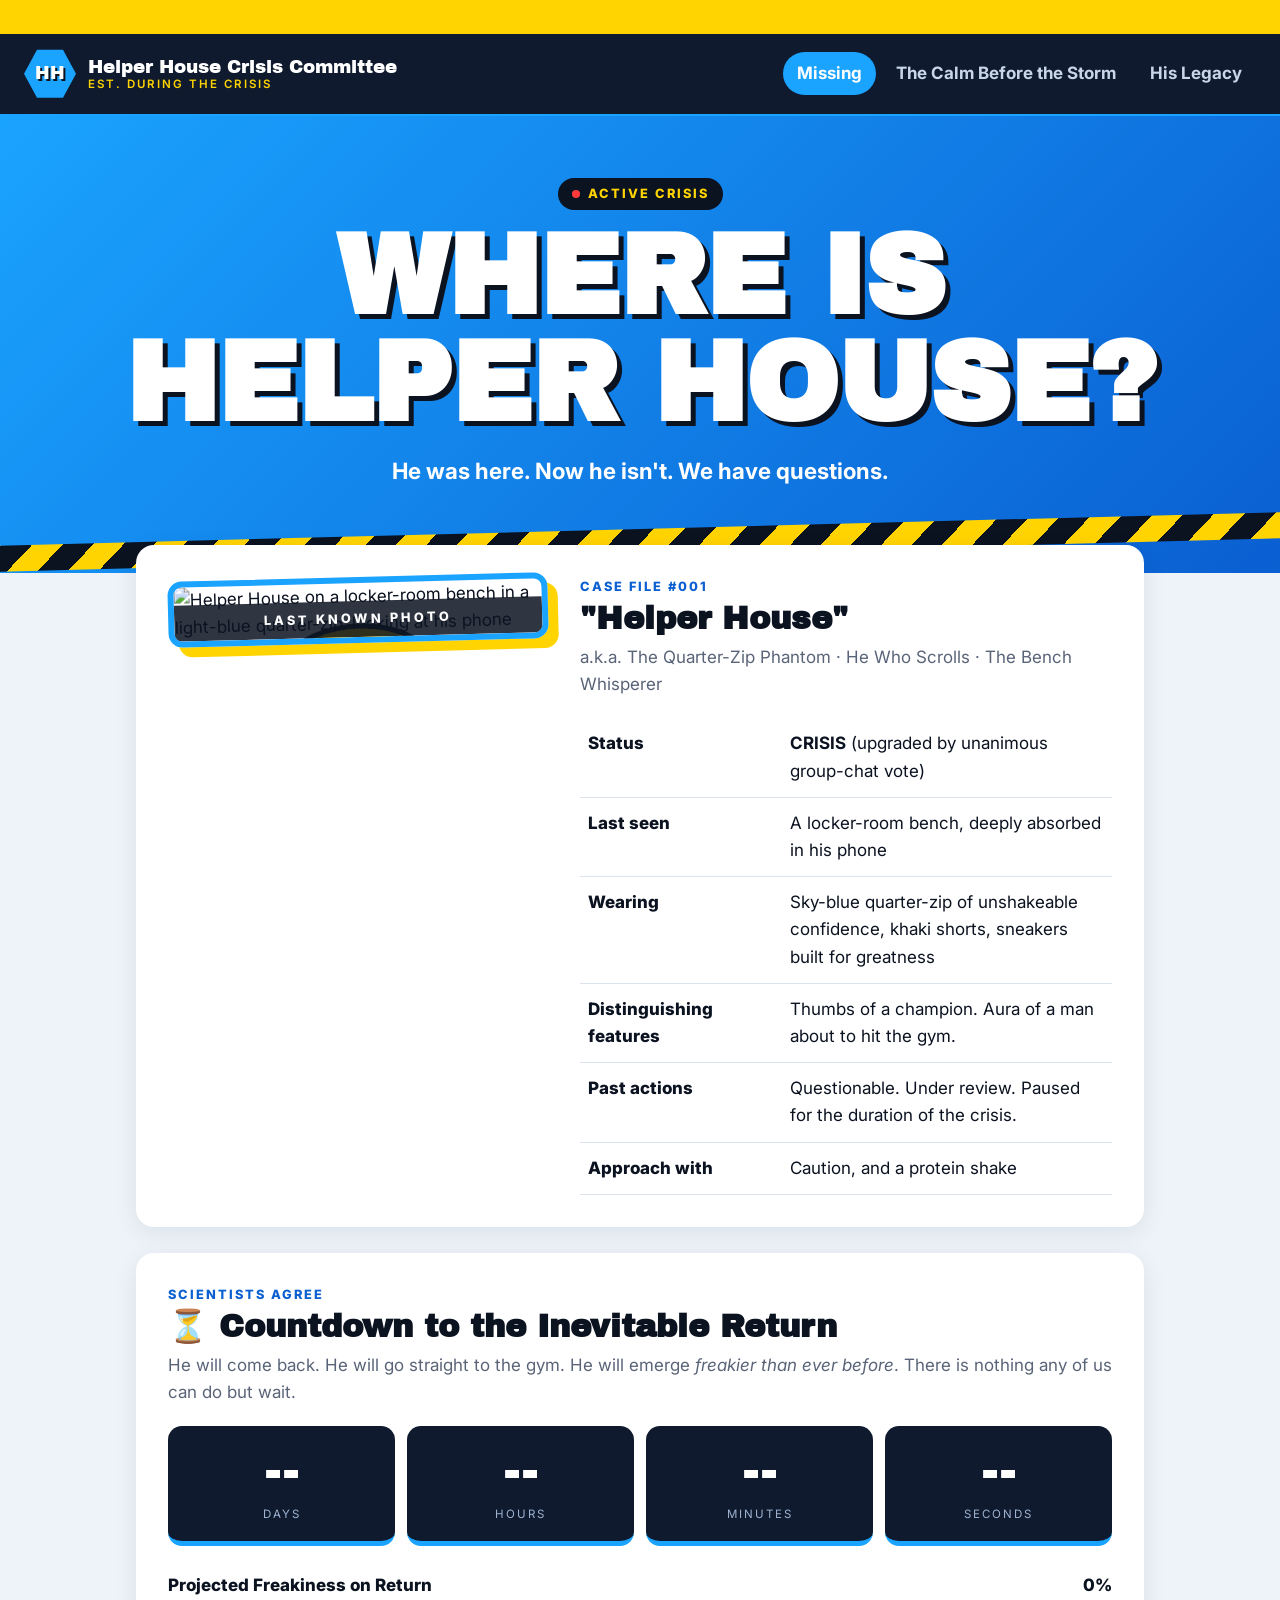
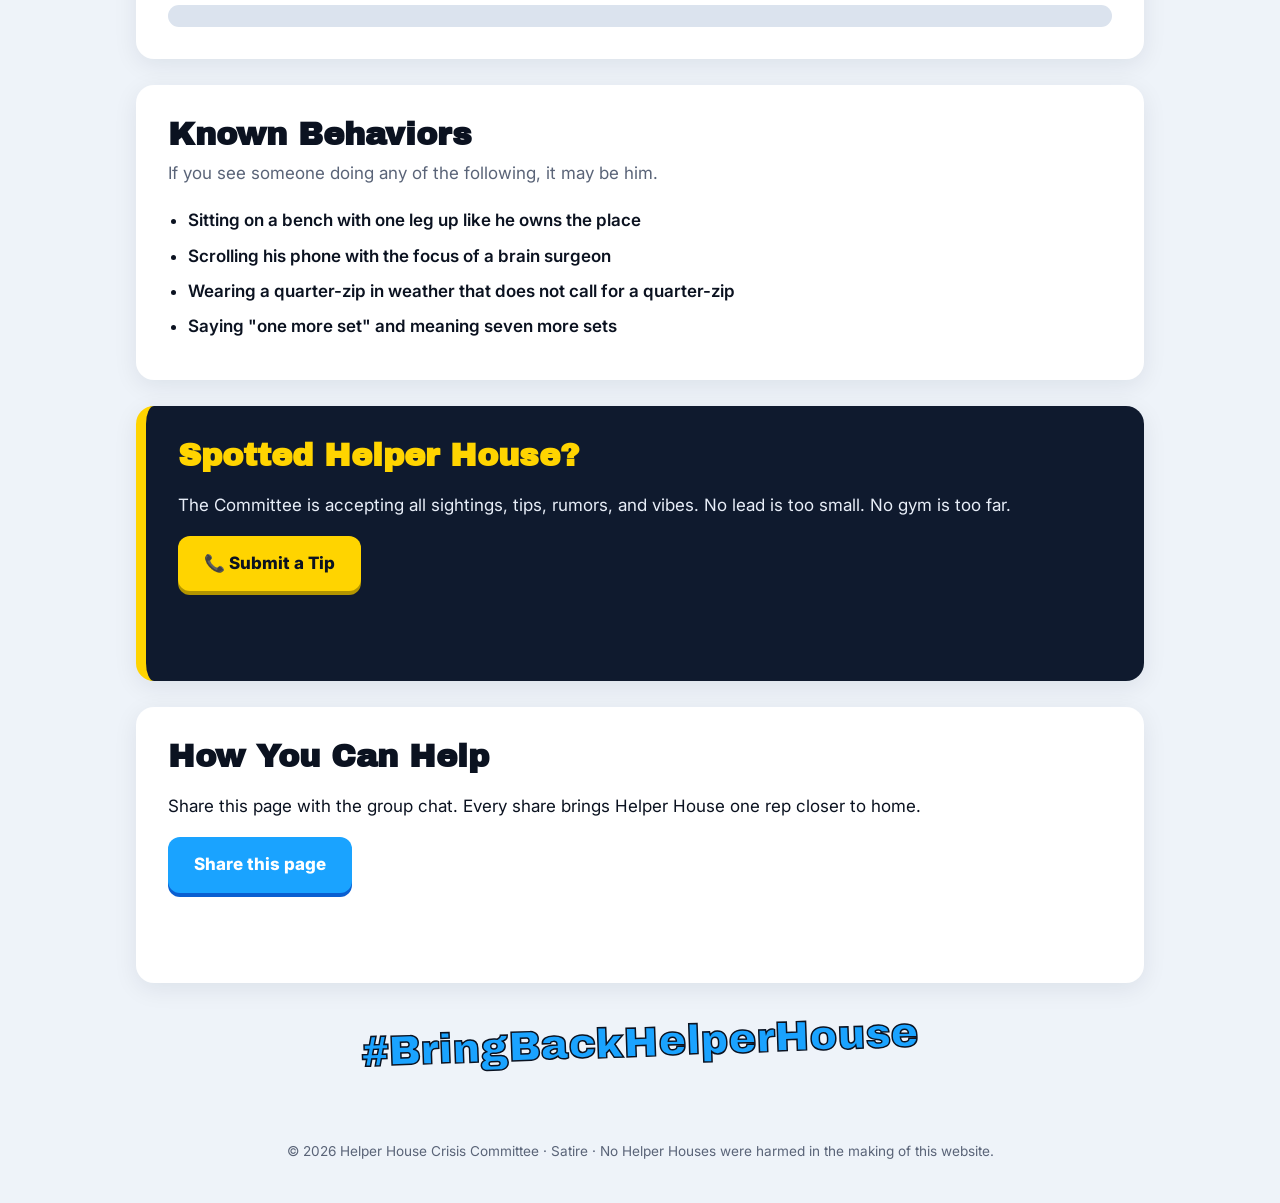
==== index.html @ 12507d14 "Add files via upload" ====
<!doctype html>
<html lang="en">
<head>
<meta charset="utf-8">
<meta name="viewport" content="width=device-width, initial-scale=1">
<title>Helper House Is Missing</title>
<link rel="preconnect" href="https://fonts.googleapis.com">
<link href="https://fonts.googleapis.com/css2?family=Archivo+Black&family=Inter:wght@400;600;700;800&family=Playfair+Display:ital@1&display=swap" rel="stylesheet">
<link rel="stylesheet" href="style.css">
</head>
<body>

<div class="ticker"><span>
  ⚠ CRISIS LEVEL: MAXIMUM ⚠ HELPER HOUSE ABSENCE OFFICIALLY UPGRADED FROM "SITUATION" TO "CRISIS" ⚠
  GROUP CHAT ACTIVITY DOWN 94% ⚠ LOCAL DUMBBELLS REPORT "A BAD FEELING" ⚠ PLEASE REMAIN CALM ⚠
</span></div>

<header class="site-header">
  <a class="brand" href="index.html">
    <div class="badge">HH</div>
    <div class="brand-name">Helper House Crisis Committee<small>Est. during the crisis</small></div>
  </a>
  <nav>
    <a href="index.html" class="active">Missing</a>
    <a href="calm.html">The Calm Before the Storm</a>
    <a href="legacy.html">His Legacy</a>
  </nav>
</header>

<section class="hero">
  <div class="status-pill"><span class="dot"></span>ACTIVE CRISIS</div>
  <h1>WHERE IS<br>HELPER HOUSE?</h1>
  <p class="sub">He was here. Now he isn't. We have questions.</p>
</section>

<main>

  <!-- Profile -->
  <article class="card">
    <div class="profile">
      <div class="mugshot">
        <img src="helper-house.webp" alt="Helper House on a locker-room bench in a light-blue quarter-zip, looking at his phone">
        <div class="qmark" aria-hidden="true">?</div>
        <div class="tag">LAST KNOWN PHOTO</div>
      </div>
      <div>
        <p class="eyebrow">Case File #001</p>
        <h2>"Helper House"</h2>
        <p class="lede">a.k.a. The Quarter-Zip Phantom · He Who Scrolls · The Bench Whisperer</p>
        <table class="facts">
          <tr><th>Status</th><td><strong>CRISIS</strong> (upgraded by unanimous group-chat vote)</td></tr>
          <tr><th>Last seen</th><td>A locker-room bench, deeply absorbed in his phone</td></tr>
          <tr><th>Wearing</th><td>Sky-blue quarter-zip of unshakeable confidence, khaki shorts, sneakers built for greatness</td></tr>
          <tr><th>Distinguishing features</th><td>Thumbs of a champion. Aura of a man about to hit the gym.</td></tr>
          <tr><th>Past actions</th><td>Questionable. Under review. Paused for the duration of the crisis.</td></tr>
          <tr><th>Approach with</th><td>Caution, and a protein shake</td></tr>
        </table>
      </div>
    </div>
  </article>

  <!-- Countdown -->
  <section class="card" id="return">
    <p class="eyebrow">Scientists agree</p>
    <h2>⏳ Countdown to the Inevitable Return</h2>
    <p class="lede">He will come back. He will go straight to the gym. He will emerge <em>freakier than ever before</em>. There is nothing any of us can do but wait.</p>

    <div class="countdown" id="countdown">
      <div class="unit"><div class="num" id="d">--</div><div class="lbl">Days</div></div>
      <div class="unit"><div class="num" id="h">--</div><div class="lbl">Hours</div></div>
      <div class="unit"><div class="num" id="m">--</div><div class="lbl">Minutes</div></div>
      <div class="unit"><div class="num" id="s">--</div><div class="lbl">Seconds</div></div>
    </div>
    <p class="returned" id="returned">🚨 HE HAS RETURNED. HE IS AT THE GYM. MAY GOD HELP THE DUMBBELLS. 🚨</p>

    <div class="meter">
      <div class="meter-top"><span>Projected Freakiness on Return</span><span><span id="freakPct">0</span>%</span></div>
      <div class="meter-bar"><div class="meter-fill" id="freakFill"></div></div>
      <small id="freakLabel"></small>
    </div>
  </section>

  <!-- Known behaviors -->
  <section class="card">
    <h2>Known Behaviors</h2>
    <p class="lede">If you see someone doing any of the following, it may be him.</p>
    <ul class="traits">
      <li>Sitting on a bench with one leg up like he owns the place</li>
      <li>Scrolling his phone with the focus of a brain surgeon</li>
      <li>Wearing a quarter-zip in weather that does not call for a quarter-zip</li>
      <li>Saying "one more set" and meaning seven more sets</li>
    </ul>
  </section>

  <!-- Tips -->
  <section class="card callout">
    <h2>Spotted Helper House?</h2>
    <p>The Committee is accepting all sightings, tips, rumors, and vibes. No lead is too small. No gym is too far.</p>
    <button class="btn hazard" id="tipBtn">📞 Submit a Tip</button>
    <p class="response" id="tipResponse" aria-live="polite"></p>
  </section>

  <!-- Share -->
  <section class="card">
    <h2>How You Can Help</h2>
    <p>Share this page with the group chat. Every share brings Helper House one rep closer to home.</p>
    <button class="btn" id="shareBtn">Share this page</button>
    <p class="response" id="shareResponse" aria-live="polite"></p>
  </section>

  <p class="hashtag">#BringBackHelperHouse</p>
</main>

<footer>© 2026 Helper House Crisis Committee · Satire · No Helper Houses were harmed in the making of this website.</footer>

<script src="script.js"></script>
</body>
</html>
---- style.css ----
/* ===== Helper House Crisis Committee — shared styles ===== */
:root {
  --blue: #1aa3ff;        /* quarter-zip blue */
  --blue-deep: #0a5fd1;
  --hazard: #ffd400;      /* caution yellow */
  --ink: #0b1220;
  --navy: #0f1a2e;
  --bg: #eef3f9;
  --card: #ffffff;
  --muted: #5a6478;
  --line: #dbe3ee;
  --radius: 18px;
}
* { box-sizing: border-box; }
html { scroll-behavior: smooth; }
body {
  margin: 0;
  background: var(--bg);
  color: var(--ink);
  font-family: "Inter", system-ui, -apple-system, "Segoe UI", sans-serif;
  font-size: 17px;
  line-height: 1.6;
  overflow-x: hidden;
}
a { color: var(--blue-deep); }

/* ---------- Ticker ---------- */
.ticker {
  background: var(--hazard);
  color: var(--ink);
  font-weight: 800;
  font-size: .85rem;
  letter-spacing: .5px;
  white-space: nowrap;
  overflow: hidden;
  padding: 6px 0;
}
.ticker span { display: inline-block; padding-left: 100%; animation: tick 30s linear infinite; }
@keyframes tick { to { transform: translateX(-100%); } }

/* ---------- Header / nav ---------- */
.site-header {
  background: var(--navy);
  color: #fff;
  display: flex;
  align-items: center;
  justify-content: space-between;
  flex-wrap: wrap;
  gap: 12px;
  padding: 14px 24px;
  position: sticky; top: 0; z-index: 10;
  box-shadow: 0 2px 0 var(--blue);
}
.brand { display: flex; align-items: center; gap: 12px; color: #fff; text-decoration: none; }
.badge {
  width: 52px; height: 52px;
  display: grid; place-items: center;
  background: var(--blue);
  clip-path: polygon(25% 4%, 75% 4%, 100% 50%, 75% 96%, 25% 96%, 0 50%);  /* hexagon */
  font-family: "Archivo Black", Impact, sans-serif;
  font-size: 1.1rem;
  color: #fff;
  text-shadow: 2px 2px 0 var(--ink);
}
.brand-name { font-family: "Archivo Black", Impact, sans-serif; font-size: 1.15rem; line-height: 1.1; }
.brand-name small { display: block; font-family: "Inter", sans-serif; font-weight: 600; font-size: .72rem; color: var(--hazard); letter-spacing: 2px; text-transform: uppercase; }
nav { display: flex; gap: 6px; flex-wrap: wrap; }
nav a {
  color: #c9d6ea; text-decoration: none; font-weight: 700;
  padding: 8px 14px; border-radius: 999px;
  transition: background .2s, color .2s;
}
nav a:hover { color: #fff; background: rgba(255,255,255,.08); }
nav a.active { background: var(--blue); color: #fff; }

/* ---------- Hero ---------- */
.hero {
  position: relative;
  background: linear-gradient(135deg, var(--blue) 0%, var(--blue-deep) 100%);
  color: #fff;
  text-align: center;
  padding: 64px 16px 84px;
  overflow: hidden;
}
.hero::after {               /* caution tape across the bottom */
  content: "";
  position: absolute; left: -5%; right: -5%; bottom: 18px; height: 26px;
  background: repeating-linear-gradient(-45deg, var(--hazard) 0 22px, var(--ink) 22px 44px);
  transform: rotate(-1.5deg);
}
.status-pill {
  display: inline-block;
  background: var(--ink); color: var(--hazard);
  font-weight: 800; font-size: .8rem; letter-spacing: 2px;
  padding: 6px 14px; border-radius: 999px; margin-bottom: 14px;
}
.status-pill .dot { display: inline-block; width: 8px; height: 8px; border-radius: 50%; background: #ff3b3b; margin-right: 8px; animation: blink 1s infinite; }
@keyframes blink { 50% { opacity: .2; } }
.hero h1 {
  font-family: "Archivo Black", Impact, sans-serif;
  font-size: clamp(3rem, 12vw, 7rem);
  line-height: .95;
  margin: 0;
  letter-spacing: -1px;
  text-shadow: 5px 5px 0 var(--ink);
}
.hero p.sub { font-size: clamp(1.05rem, 3vw, 1.4rem); font-weight: 700; margin: 16px 0 0; }

/* ---------- Layout / cards ---------- */
main { max-width: 1040px; margin: -28px auto 0; padding: 0 16px 40px; position: relative; }
.card {
  background: var(--card);
  border-radius: var(--radius);
  padding: 32px;
  margin-bottom: 26px;
  box-shadow: 0 6px 24px rgba(15, 26, 46, .08);
}
.card h2 { font-family: "Archivo Black", Impact, sans-serif; font-size: clamp(1.5rem, 4vw, 2rem); margin: 0 0 6px; line-height: 1.15; }
.card .eyebrow { color: var(--blue-deep); font-weight: 800; letter-spacing: 2px; text-transform: uppercase; font-size: .8rem; margin: 0 0 4px; }
.card .lede { color: var(--muted); margin: 0 0 20px; }

/* Profile */
.profile { display: grid; grid-template-columns: minmax(0, 380px) 1fr; gap: 32px; align-items: start; }
.mugshot {
  position: relative;
  border-radius: 14px;
  overflow: hidden;
  border: 6px solid var(--blue);
  box-shadow: 10px 10px 0 var(--hazard);
  transform: rotate(-1.5deg);
}
.mugshot img { display: block; width: 100%; height: auto; }
.mugshot .qmark {
  position: absolute; inset: 0;
  display: grid; place-items: center;
  font-family: "Archivo Black", Impact, sans-serif;
  font-size: clamp(10rem, 40vw, 20rem);
  line-height: 1;
  color: var(--hazard);
  -webkit-text-stroke: 5px var(--ink);
  text-shadow: 8px 8px 0 var(--ink);
  opacity: .9;
  animation: wobble 2.6s ease-in-out infinite;
  pointer-events: none;
}
@keyframes wobble { 0%,100% { transform: rotate(-6deg) scale(1); } 50% { transform: rotate(5deg) scale(1.06); } }
.mugshot .tag {
  position: absolute; left: 0; right: 0; bottom: 0;
  background: rgba(11, 18, 32, .85); color: #fff;
  text-align: center; font-weight: 800; letter-spacing: 3px; font-size: .8rem; padding: 8px;
}
.facts { width: 100%; border-collapse: collapse; }
.facts th, .facts td { text-align: left; vertical-align: top; padding: 12px 8px; border-bottom: 1px solid var(--line); }
.facts th { width: 38%; font-weight: 800; }

/* Countdown */
.countdown { display: grid; grid-template-columns: repeat(4, 1fr); gap: 12px; text-align: center; }
.unit { background: var(--navy); color: #fff; border-radius: 14px; padding: 18px 6px; border-bottom: 5px solid var(--blue); }
.unit .num { font-family: "Archivo Black", Impact, sans-serif; font-size: clamp(2rem, 7vw, 3.4rem); line-height: 1; font-variant-numeric: tabular-nums; }
.unit .lbl { font-size: .72rem; letter-spacing: 2px; text-transform: uppercase; color: #9fb3d1; margin-top: 6px; }
.returned { display: none; text-align: center; font-family: "Archivo Black", Impact, sans-serif; font-size: clamp(1.4rem, 4vw, 2rem); color: var(--blue-deep); }
.meter { margin-top: 26px; }
.meter-top { display: flex; justify-content: space-between; font-weight: 800; margin-bottom: 6px; gap: 8px; flex-wrap: wrap; }
.meter-bar { height: 22px; border-radius: 999px; background: var(--line); overflow: hidden; }
.meter-fill { height: 100%; width: 0; border-radius: 999px; background: repeating-linear-gradient(-45deg, var(--blue) 0 14px, var(--blue-deep) 14px 28px); transition: width 1s linear; }
.meter small { color: var(--muted); }

/* Lists */
.traits { padding-left: 1.2em; margin: 0; }
.traits li { margin-bottom: 8px; font-weight: 600; }

/* Dark callout */
.callout {
  background: var(--navy);
  color: #e8eef8;
  border-left: 10px solid var(--hazard);
}
.callout h2 { color: var(--hazard); }
.btn {
  display: inline-block;
  background: var(--blue); color: #fff;
  border: 0; border-radius: 12px;
  font: inherit; font-weight: 800;
  padding: 14px 26px;
  cursor: pointer;
  text-decoration: none;
  box-shadow: 0 4px 0 var(--blue-deep);
  transition: transform .1s, box-shadow .1s;
}
.btn:hover { transform: translateY(-2px); box-shadow: 0 6px 0 var(--blue-deep); }
.btn:active { transform: translateY(2px); box-shadow: 0 1px 0 var(--blue-deep); }
.btn.hazard { background: var(--hazard); color: var(--ink); box-shadow: 0 4px 0 #b39500; }
.response { min-height: 1.6em; margin-top: 14px; font-weight: 700; color: var(--hazard); }
.card:not(.callout) .response { color: var(--blue-deep); }

/* Timeline */
.timeline { list-style: none; margin: 0; padding: 0 0 0 30px; position: relative; }
.timeline::before { content: ""; position: absolute; left: 9px; top: 6px; bottom: 6px; width: 4px; background: var(--blue); border-radius: 2px; }
.timeline li { position: relative; padding-bottom: 28px; }
.timeline li:last-child { padding-bottom: 0; }
.timeline li::before {
  content: ""; position: absolute; left: -30px; top: 4px;
  width: 18px; height: 18px; transform: rotate(45deg);
  background: var(--hazard); border: 3px solid var(--ink);
}
.timeline .when { color: var(--blue-deep); font-weight: 800; letter-spacing: 2px; font-size: .8rem; text-transform: uppercase; }
.timeline h3 { margin: 2px 0 4px; font-size: 1.25rem; }
.timeline p { margin: 0; }

/* Weather-style storm forecast */
.forecast { display: grid; grid-template-columns: repeat(auto-fit, minmax(150px, 1fr)); gap: 12px; }
.day { border: 2px solid var(--line); border-radius: 14px; padding: 16px; text-align: center; }
.day .icon { font-size: 2.2rem; }
.day b { display: block; }
.day span { color: var(--muted); font-size: .9rem; }

/* Legacy */
.portrait {
  width: 200px; height: 200px; margin: 0 auto 20px;
  border-radius: 50%; overflow: hidden;
  border: 6px solid var(--blue);
  box-shadow: 0 0 0 6px var(--hazard);
}
.portrait img { width: 100%; height: 100%; object-fit: cover; object-position: 50% 15%; filter: grayscale(1) contrast(1.1); }
.center { text-align: center; }
blockquote.epic {
  font-family: "Playfair Display", Georgia, serif;
  font-style: italic;
  font-size: clamp(1.2rem, 3.4vw, 1.6rem);
  line-height: 1.45;
  max-width: 700px; margin: 0 auto;
}
blockquote.epic cite { display: block; margin-top: 10px; font-size: .9rem; font-style: normal; color: var(--muted); font-family: "Inter", sans-serif; }
.honors { display: grid; grid-template-columns: repeat(auto-fit, minmax(240px, 1fr)); gap: 14px; }
.honor { border-radius: 14px; padding: 18px; background: var(--bg); border-top: 5px solid var(--blue); }
.honor .medal { font-size: 1.8rem; }
.honor b { display: block; margin: 4px 0; }
.candles { font-size: 1.8rem; letter-spacing: 6px; }
.candles span { display: inline-block; animation: flicker 1.4s infinite alternate; }
.candles span:nth-child(2) { animation-delay: .3s; }
.candles span:nth-child(3) { animation-delay: .6s; }
@keyframes flicker { from { opacity: .6; transform: scale(.95); } to { opacity: 1; transform: scale(1.05); } }
.vigil-count { font-family: "Archivo Black", Impact, sans-serif; font-size: 2.4rem; color: var(--blue-deep); }

/* ---------- Footer ---------- */
.hashtag {
  text-align: center;
  font-family: "Archivo Black", Impact, sans-serif;
  font-size: clamp(1.6rem, 6vw, 2.6rem);
  color: var(--blue);
  -webkit-text-stroke: 1.5px var(--ink);
  margin: 10px 0 0;
  transform: rotate(-2deg);
}
footer { text-align: center; color: var(--muted); font-size: .85rem; padding: 26px 16px 40px; }

/* ---------- Responsive ---------- */
@media (max-width: 760px) {
  .site-header { justify-content: center; padding: 12px 16px; }
  .profile { grid-template-columns: 1fr; }
  .mugshot { max-width: 380px; margin: 0 auto; }
  .card { padding: 22px 18px; }
  .countdown { grid-template-columns: repeat(2, 1fr); }
  .facts th { width: 45%; }
}
@media (prefers-reduced-motion: reduce) {
  *, *::before, *::after { animation: none !important; transition: none !important; }
}
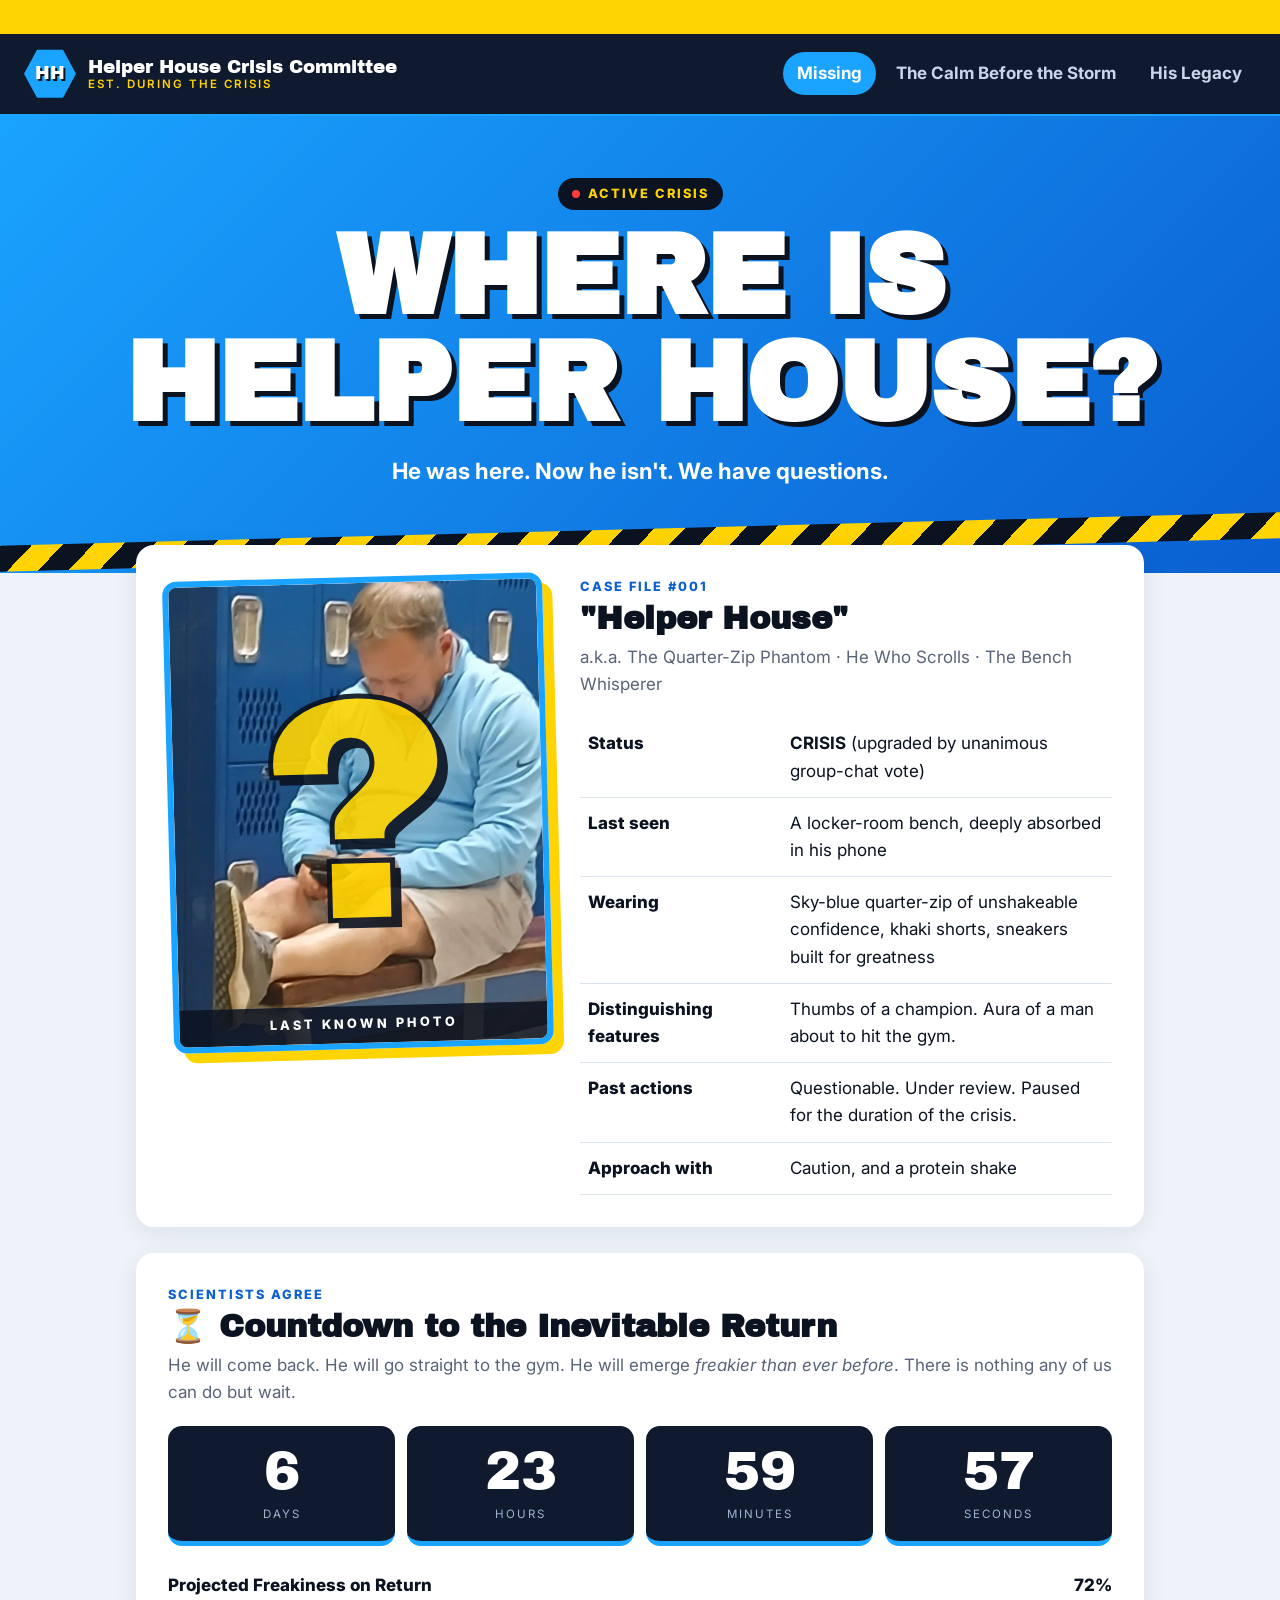
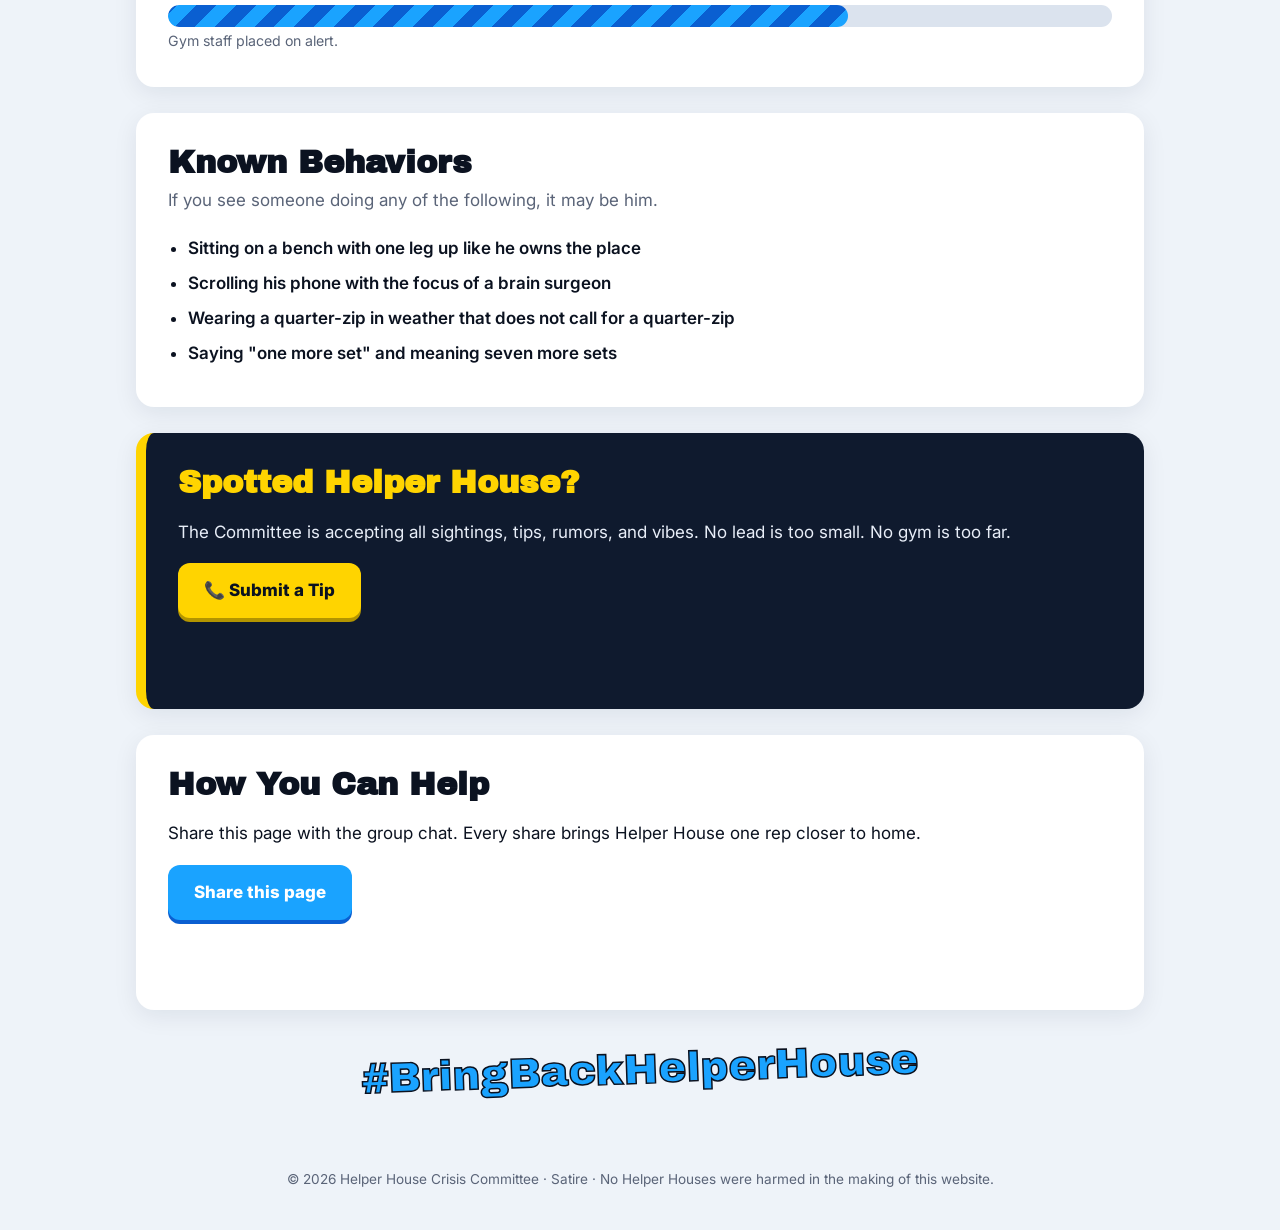
==== commit 034c1e2c: "Update index.html" ====
--- a/index.html
+++ b/index.html
@@ -39,7 +39,7 @@
   <article class="card">
     <div class="profile">
       <div class="mugshot">
-        <img src="helper-house.webp" alt="Helper House on a locker-room bench in a light-blue quarter-zip, looking at his phone">
+        <img src="helper-house.png" alt="Helper House on a locker-room bench in a light-blue quarter-zip, looking at his phone">
         <div class="qmark" aria-hidden="true">?</div>
         <div class="tag">LAST KNOWN PHOTO</div>
       </div>
